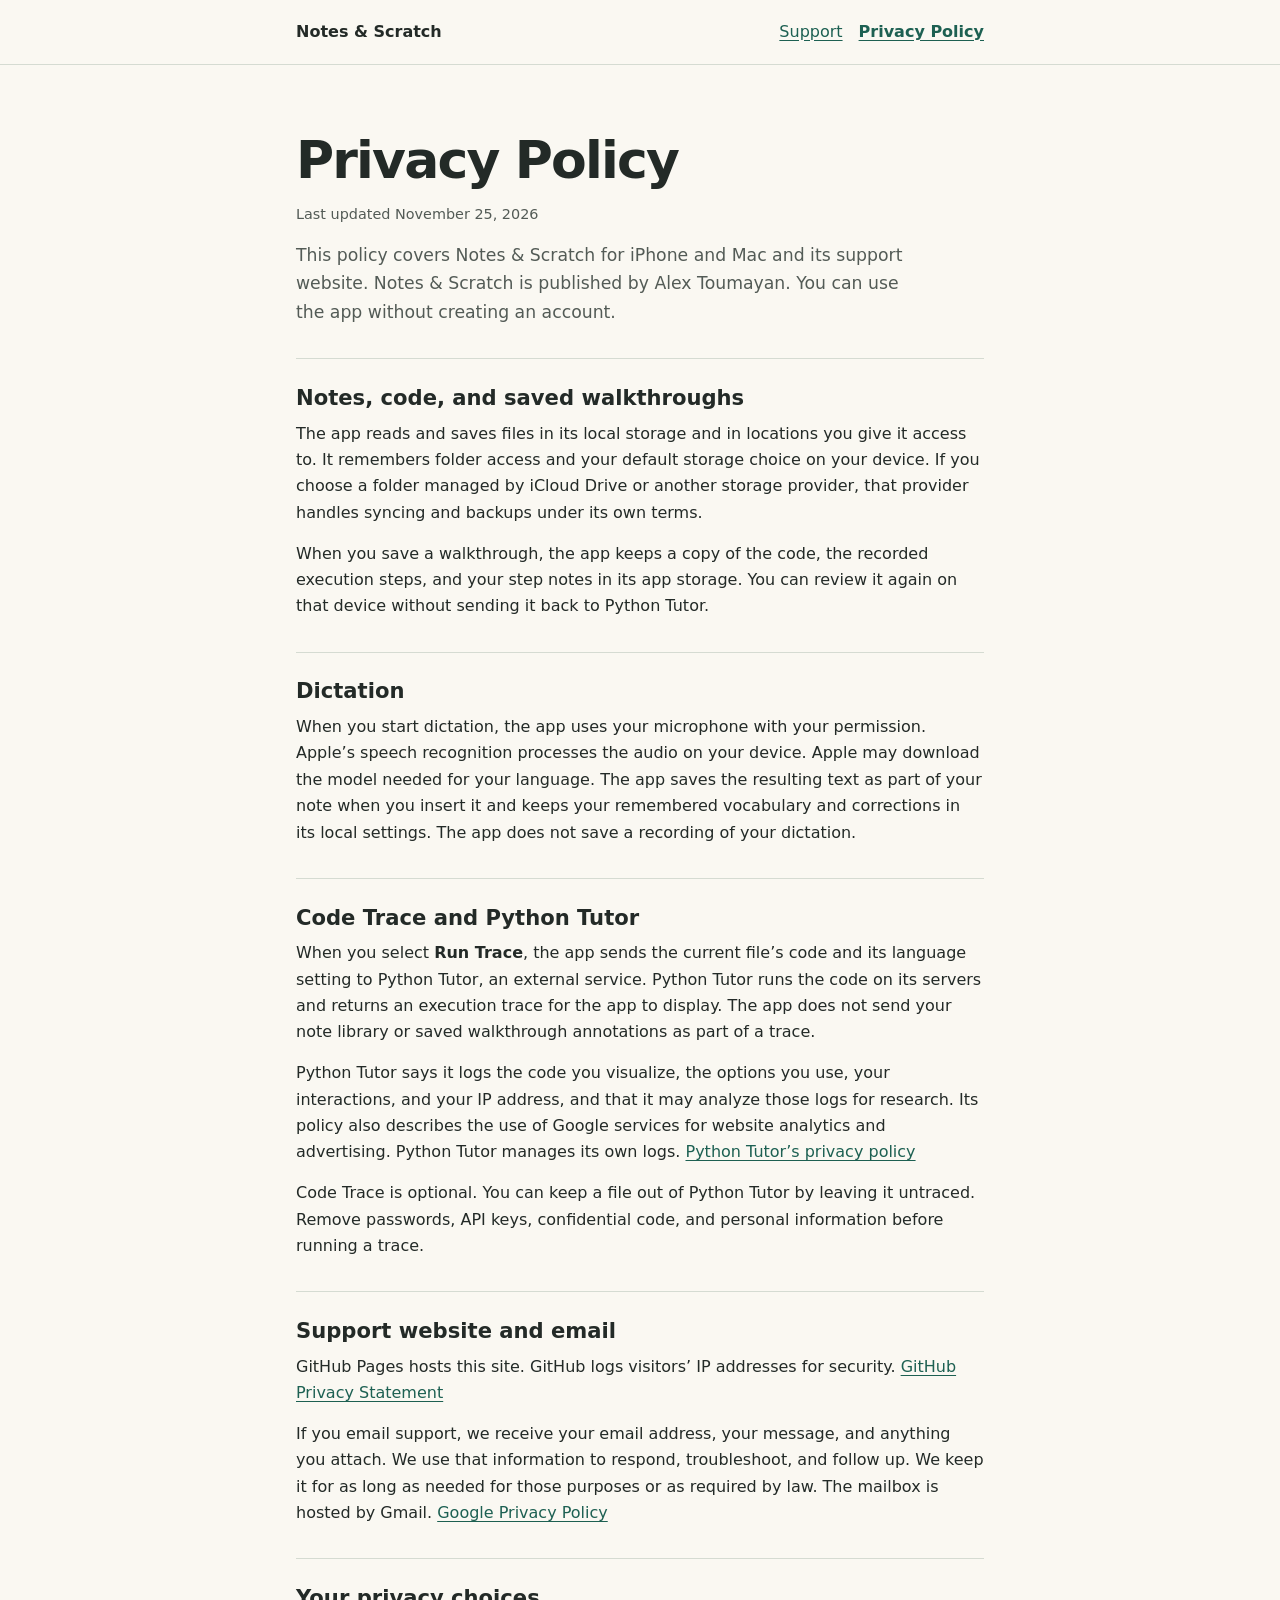
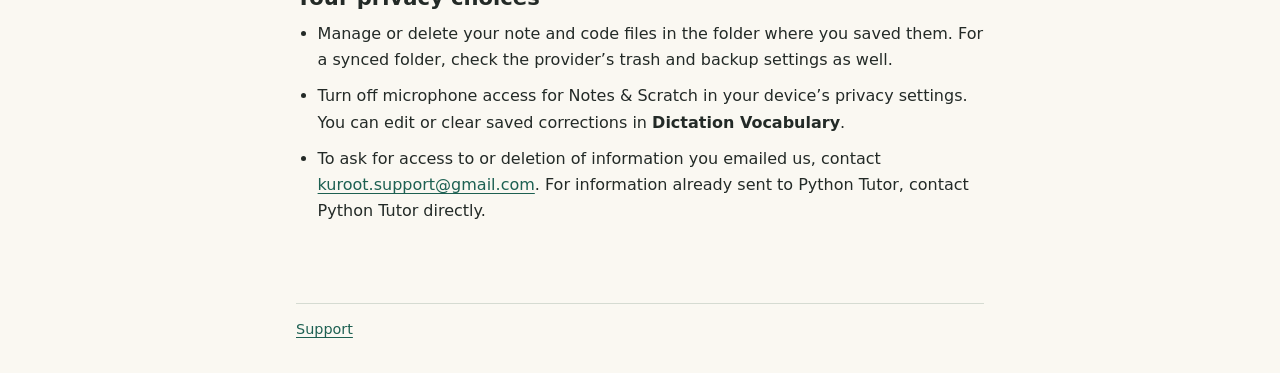
==== privacy.html @ fd4ade5a "Publish Notes & Scratch support and privacy pages" ====
<!doctype html>
<html lang="en">
<head>
  <meta charset="utf-8">
  <meta name="viewport" content="width=device-width, initial-scale=1">
  <meta name="description" content="Learn how Notes &amp; Scratch handles files, dictation, Code Trace, and support requests.">
  <title>Privacy Policy | Notes &amp; Scratch</title>
  <link rel="stylesheet" href="styles.css">
</head>
<body>
  <header class="site-header">
    <div class="wrap header-row">
      <a class="brand" href="./">Notes &amp; Scratch</a>
      <nav aria-label="Site">
        <a href="./">Support</a>
        <a href="privacy.html" aria-current="page">Privacy Policy</a>
      </nav>
    </div>
  </header>

  <main class="wrap">
    <h1>Privacy Policy</h1>
    <p class="updated">Last updated <time datetime="2026-11-25">November 25, 2026</time></p>
    <p class="intro">This policy covers Notes &amp; Scratch for iPhone and Mac and its support website. Notes &amp; Scratch is published by Alex Toumayan. You can use the app without creating an account.</p>

    <section aria-labelledby="files">
      <h2 id="files">Notes, code, and saved walkthroughs</h2>
      <p>The app reads and saves files in its local storage and in locations you give it access to. It remembers folder access and your default storage choice on your device. If you choose a folder managed by iCloud Drive or another storage provider, that provider handles syncing and backups under its own terms.</p>
      <p>When you save a walkthrough, the app keeps a copy of the code, the recorded execution steps, and your step notes in its app storage. You can review it again on that device without sending it back to Python Tutor.</p>
    </section>

    <section aria-labelledby="dictation">
      <h2 id="dictation">Dictation</h2>
      <p>When you start dictation, the app uses your microphone with your permission. Apple’s speech recognition processes the audio on your device. Apple may download the model needed for your language. The app saves the resulting text as part of your note when you insert it and keeps your remembered vocabulary and corrections in its local settings. The app does not save a recording of your dictation.</p>
    </section>

    <section aria-labelledby="code-trace">
      <h2 id="code-trace">Code Trace and Python Tutor</h2>
      <p>When you select <strong>Run Trace</strong>, the app sends the current file’s code and its language setting to Python Tutor, an external service. Python Tutor runs the code on its servers and returns an execution trace for the app to display. The app does not send your note library or saved walkthrough annotations as part of a trace.</p>
      <p>Python Tutor says it logs the code you visualize, the options you use, your interactions, and your IP address, and that it may analyze those logs for research. Its policy also describes the use of Google services for website analytics and advertising. Python Tutor manages its own logs. <a href="https://docs.google.com/document/d/13_Bc-l2FKMgwPx4dZb0sv7eMfYMHhRVgBRShha8kgbU/edit">Python Tutor’s privacy policy</a></p>
      <p>Code Trace is optional. You can keep a file out of Python Tutor by leaving it untraced. Remove passwords, API keys, confidential code, and personal information before running a trace.</p>
    </section>

    <section aria-labelledby="website-and-email">
      <h2 id="website-and-email">Support website and email</h2>
      <p>GitHub Pages hosts this site. GitHub logs visitors’ IP addresses for security. <a href="https://docs.github.com/en/site-policy/privacy-policies/github-general-privacy-statement">GitHub Privacy Statement</a></p>
      <p>If you email support, we receive your email address, your message, and anything you attach. We use that information to respond, troubleshoot, and follow up. We keep it for as long as needed for those purposes or as required by law. The mailbox is hosted by Gmail. <a href="https://policies.google.com/privacy">Google Privacy Policy</a></p>
    </section>

    <section aria-labelledby="choices">
      <h2 id="choices">Your privacy choices</h2>
      <ul>
        <li>Manage or delete your note and code files in the folder where you saved them. For a synced folder, check the provider’s trash and backup settings as well.</li>
        <li>Turn off microphone access for Notes &amp; Scratch in your device’s privacy settings. You can edit or clear saved corrections in <strong>Dictation Vocabulary</strong>.</li>
        <li>To ask for access to or deletion of information you emailed us, contact <a href="mailto:kuroot.support@gmail.com?subject=Notes%20%26%20Scratch%20privacy%20request">kuroot.support@gmail.com</a>. For information already sent to Python Tutor, contact Python Tutor directly.</li>
      </ul>
    </section>
  </main>

  <footer class="wrap site-footer">
    <a href="./">Support</a>
  </footer>
</body>
</html>
---- styles.css ----
:root {
  color-scheme: light dark;
  --background: #faf8f2;
  --content: #232a27;
  --muted: #535b56;
  --accent: #1d6052;
  --line: #d5dbd2;
  --focus: #175f9c;
}

@media (prefers-color-scheme: dark) {
  :root {
    --background: #111d2a;
    --content: #e9eff2;
    --muted: #b3c2cc;
    --accent: #91dfca;
    --line: #3a4a57;
    --focus: #a9d3ff;
  }
}

* { box-sizing: border-box; }

body {
  margin: 0;
  background: var(--background);
  color: var(--content);
  font: 1rem/1.65 system-ui, -apple-system, BlinkMacSystemFont, "Segoe UI", sans-serif;
  overflow-wrap: break-word;
}

.wrap {
  width: min(100% - 2rem, 43rem);
  margin-inline: auto;
}

.site-header { border-block-end: 1px solid var(--line); }

.header-row {
  display: flex;
  flex-wrap: wrap;
  align-items: center;
  justify-content: space-between;
  gap: 0.4rem 1.5rem;
  min-height: 4rem;
  padding-block: 0.6rem;
}

nav {
  display: flex;
  flex-wrap: wrap;
  gap: 0 1rem;
}

a {
  color: var(--accent);
  text-underline-offset: 0.18em;
}

a:focus-visible {
  outline: 2px solid var(--focus);
  outline-offset: 3px;
}

.brand {
  color: var(--content);
  font-weight: 700;
  text-decoration: none;
}

nav a { padding-block: 0.25rem; }
nav a[aria-current="page"] { font-weight: 700; }

main { padding-block: clamp(2rem, 6vw, 4rem); }

h1,
h2,
h3 {
  line-height: 1.2;
  text-wrap: balance;
}

h1 {
  margin: 0 0 0.7rem;
  font-size: clamp(2.25rem, 6vw, 3.25rem);
  letter-spacing: -0.035em;
}

h2 {
  margin: 0 0 0.65rem;
  font-size: 1.32rem;
}

h3 {
  margin: 1.25rem 0 0.4rem;
  font-size: 1.07rem;
}

p, ul { margin: 0 0 0.9rem; }
li + li { margin-top: 0.6rem; }
ul { padding-inline-start: 1.35rem; }

.intro {
  max-width: 38rem;
  color: var(--muted);
  font-size: 1.08rem;
}

.updated {
  color: var(--muted);
  font-size: 0.9rem;
}

section {
  margin-top: 2rem;
  padding-top: 1.6rem;
  border-top: 1px solid var(--line);
}

.site-footer {
  border-top: 1px solid var(--line);
  padding-block: 0.85rem 2rem;
  font-size: 0.9rem;
}
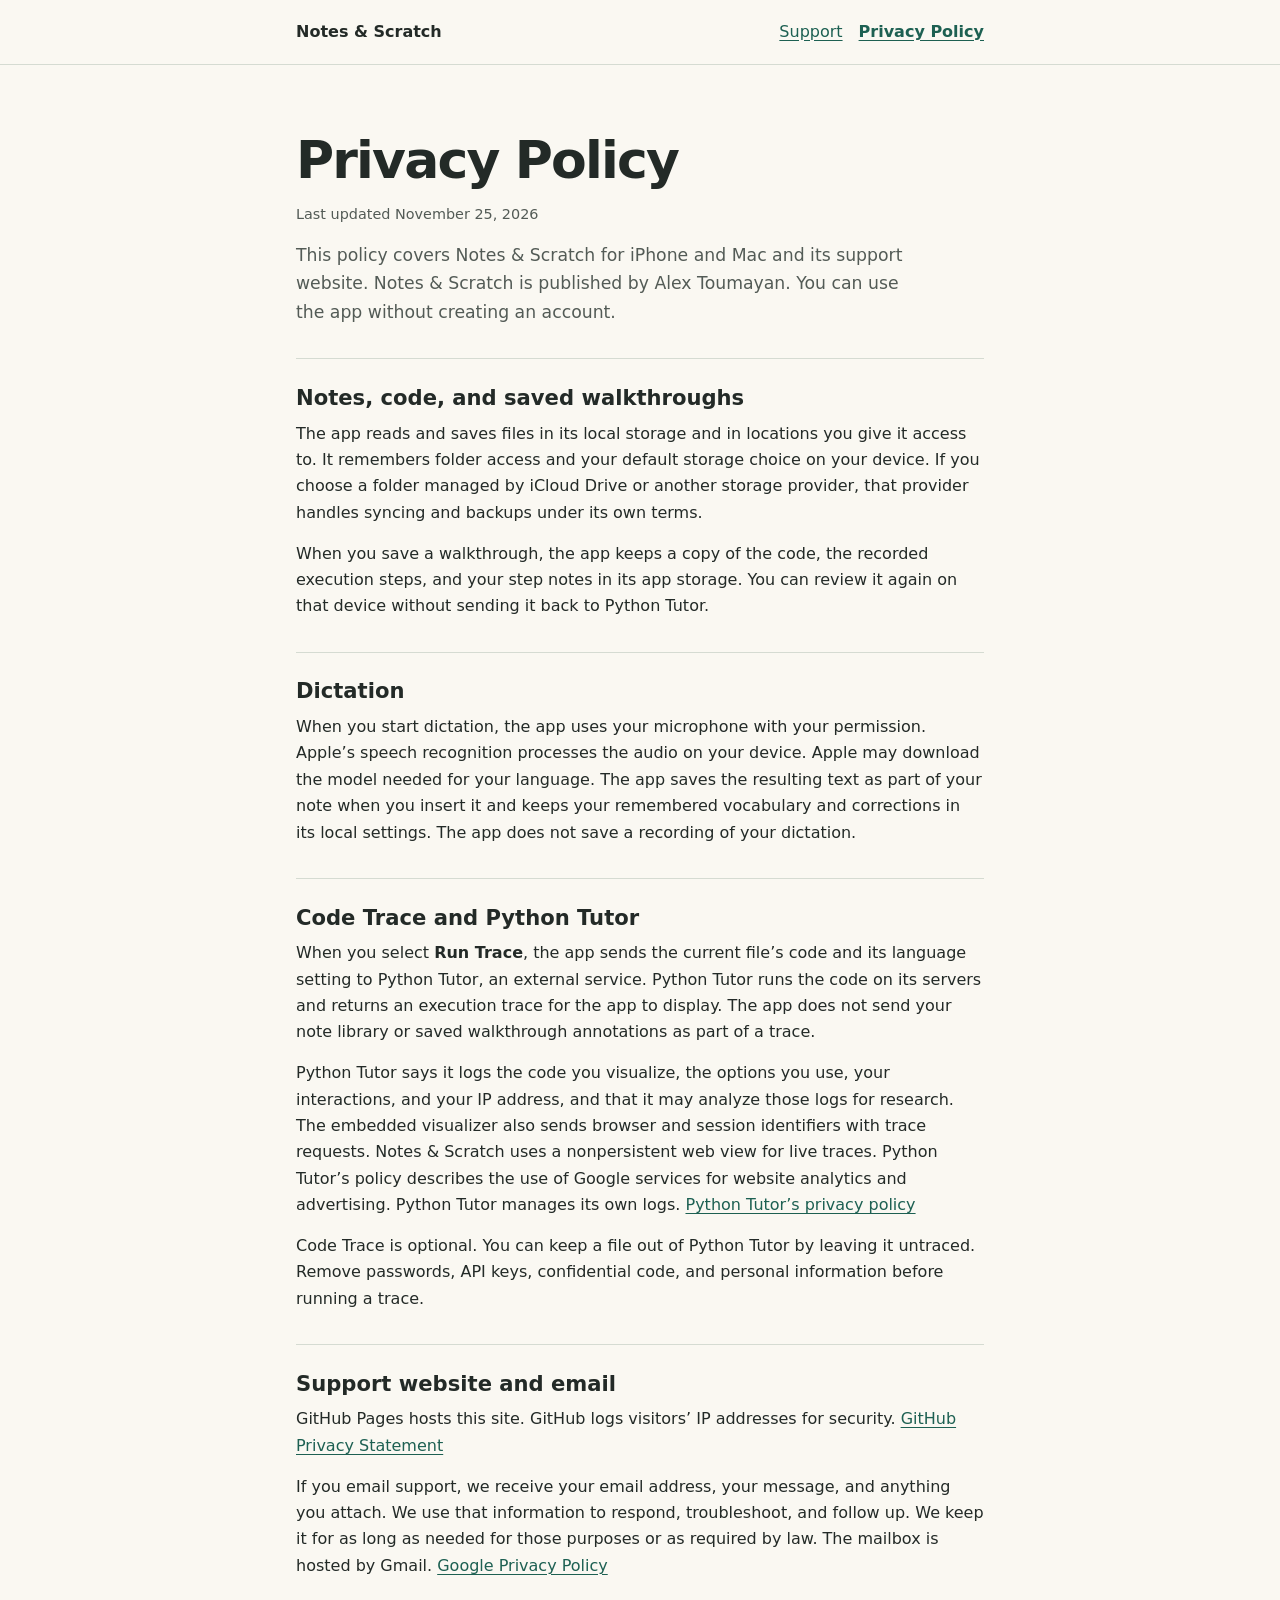
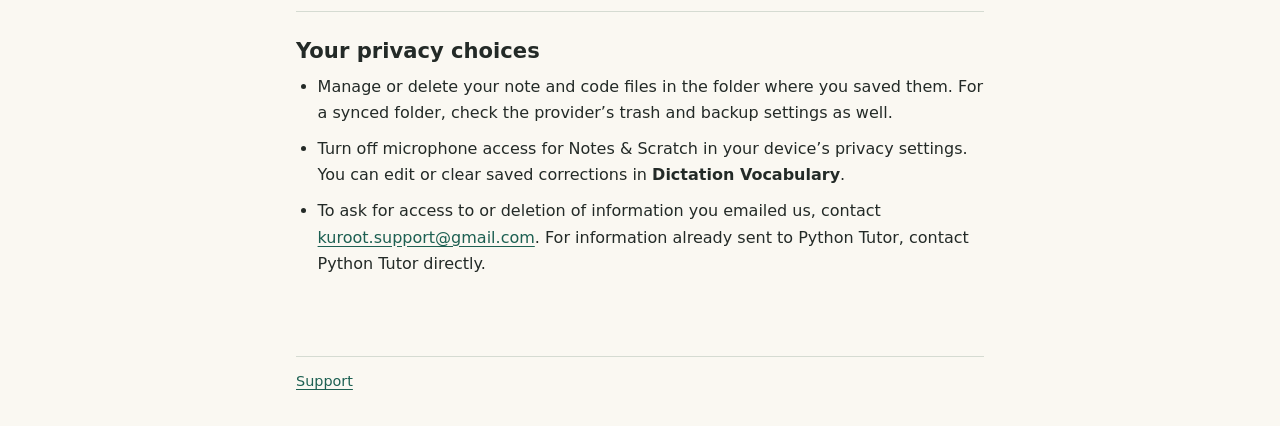
==== commit 37e46634: "Disclose Code Trace web session identifiers" ====
--- a/privacy.html
+++ b/privacy.html
@@ -37,7 +37,7 @@
     <section aria-labelledby="code-trace">
       <h2 id="code-trace">Code Trace and Python Tutor</h2>
       <p>When you select <strong>Run Trace</strong>, the app sends the current file’s code and its language setting to Python Tutor, an external service. Python Tutor runs the code on its servers and returns an execution trace for the app to display. The app does not send your note library or saved walkthrough annotations as part of a trace.</p>
-      <p>Python Tutor says it logs the code you visualize, the options you use, your interactions, and your IP address, and that it may analyze those logs for research. Its policy also describes the use of Google services for website analytics and advertising. Python Tutor manages its own logs. <a href="https://docs.google.com/document/d/13_Bc-l2FKMgwPx4dZb0sv7eMfYMHhRVgBRShha8kgbU/edit">Python Tutor’s privacy policy</a></p>
+      <p>Python Tutor says it logs the code you visualize, the options you use, your interactions, and your IP address, and that it may analyze those logs for research. The embedded visualizer also sends browser and session identifiers with trace requests. Notes &amp; Scratch uses a nonpersistent web view for live traces. Python Tutor’s policy describes the use of Google services for website analytics and advertising. Python Tutor manages its own logs. <a href="https://docs.google.com/document/d/13_Bc-l2FKMgwPx4dZb0sv7eMfYMHhRVgBRShha8kgbU/edit">Python Tutor’s privacy policy</a></p>
       <p>Code Trace is optional. You can keep a file out of Python Tutor by leaving it untraced. Remove passwords, API keys, confidential code, and personal information before running a trace.</p>
     </section>
 
